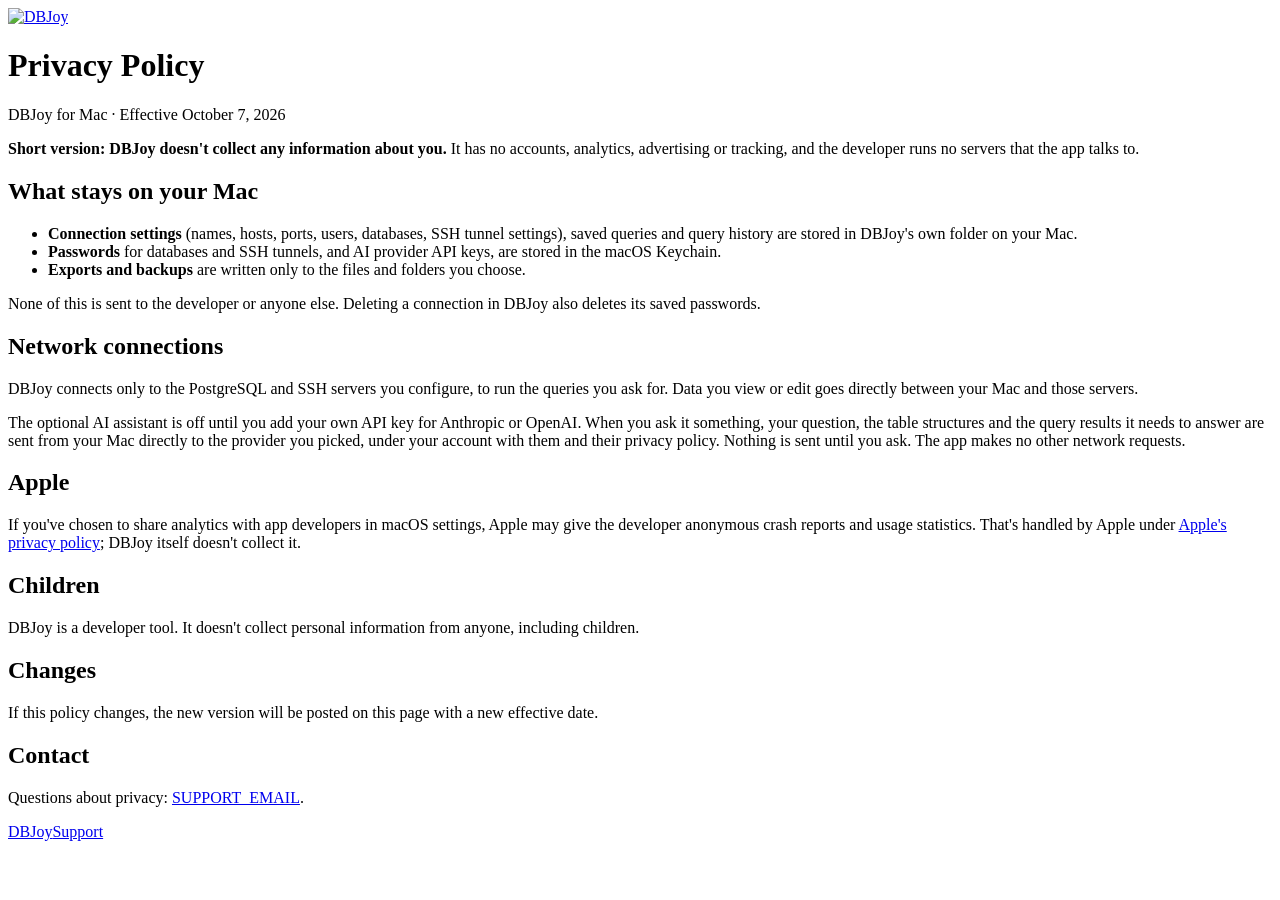
==== appstore/site/dbjoy/privacy/index.html @ ae24231c "Add an AI assistant for natural-language questions and SQL A chat panel (⌘J) answers questions about" ====
<!doctype html>
<html lang="en">
<head>
  <meta charset="utf-8">
  <meta name="viewport" content="width=device-width, initial-scale=1">
  <title>DBJoy Privacy Policy</title>
  <meta name="description" content="DBJoy doesn't collect any data. It only connects to the database and SSH servers you add.">
  <link rel="icon" href="../icon.png">
  <link rel="stylesheet" href="../style.css">
</head>
<body>
<main>
  <header>
    <a href="../"><img src="../icon.png" alt="DBJoy"></a>
    <div>
      <h1>Privacy Policy</h1>
      <div class="muted">DBJoy for Mac · Effective October 7, 2026</div>
    </div>
  </header>

  <p><strong>Short version: DBJoy doesn't collect any information about you.</strong> It has no accounts, analytics,
    advertising or tracking, and the developer runs no servers that the app talks to.</p>

  <h2>What stays on your Mac</h2>
  <ul>
    <li><strong>Connection settings</strong> (names, hosts, ports, users, databases, SSH tunnel settings), saved queries
      and query history are stored in DBJoy's own folder on your Mac.</li>
    <li><strong>Passwords</strong> for databases and SSH tunnels, and AI provider API keys, are stored in the macOS
      Keychain.</li>
    <li><strong>Exports and backups</strong> are written only to the files and folders you choose.</li>
  </ul>
  <p>None of this is sent to the developer or anyone else. Deleting a connection in DBJoy also deletes its saved
    passwords.</p>

  <h2>Network connections</h2>
  <p>DBJoy connects only to the PostgreSQL and SSH servers you configure, to run the queries you ask for. Data you view
    or edit goes directly between your Mac and those servers.</p>
  <p>The optional AI assistant is off until you add your own API key for Anthropic or OpenAI. When you ask it
    something, your question, the table structures and the query results it needs to answer are sent from your Mac
    directly to the provider you picked, under your account with them and their privacy policy. Nothing is sent
    until you ask. The app makes no other network requests.</p>

  <h2>Apple</h2>
  <p>If you've chosen to share analytics with app developers in macOS settings, Apple may give the developer anonymous
    crash reports and usage statistics. That's handled by Apple under
    <a href="https://www.apple.com/legal/privacy/">Apple's privacy policy</a>; DBJoy itself doesn't collect it.</p>

  <h2>Children</h2>
  <p>DBJoy is a developer tool. It doesn't collect personal information from anyone, including children.</p>

  <h2>Changes</h2>
  <p>If this policy changes, the new version will be posted on this page with a new effective date.</p>

  <h2>Contact</h2>
  <p>Questions about privacy: <a href="mailto:SUPPORT_EMAIL">SUPPORT_EMAIL</a>.</p>

  <nav><a href="../">DBJoy</a><a href="../support/">Support</a></nav>
</main>
</body>
</html>
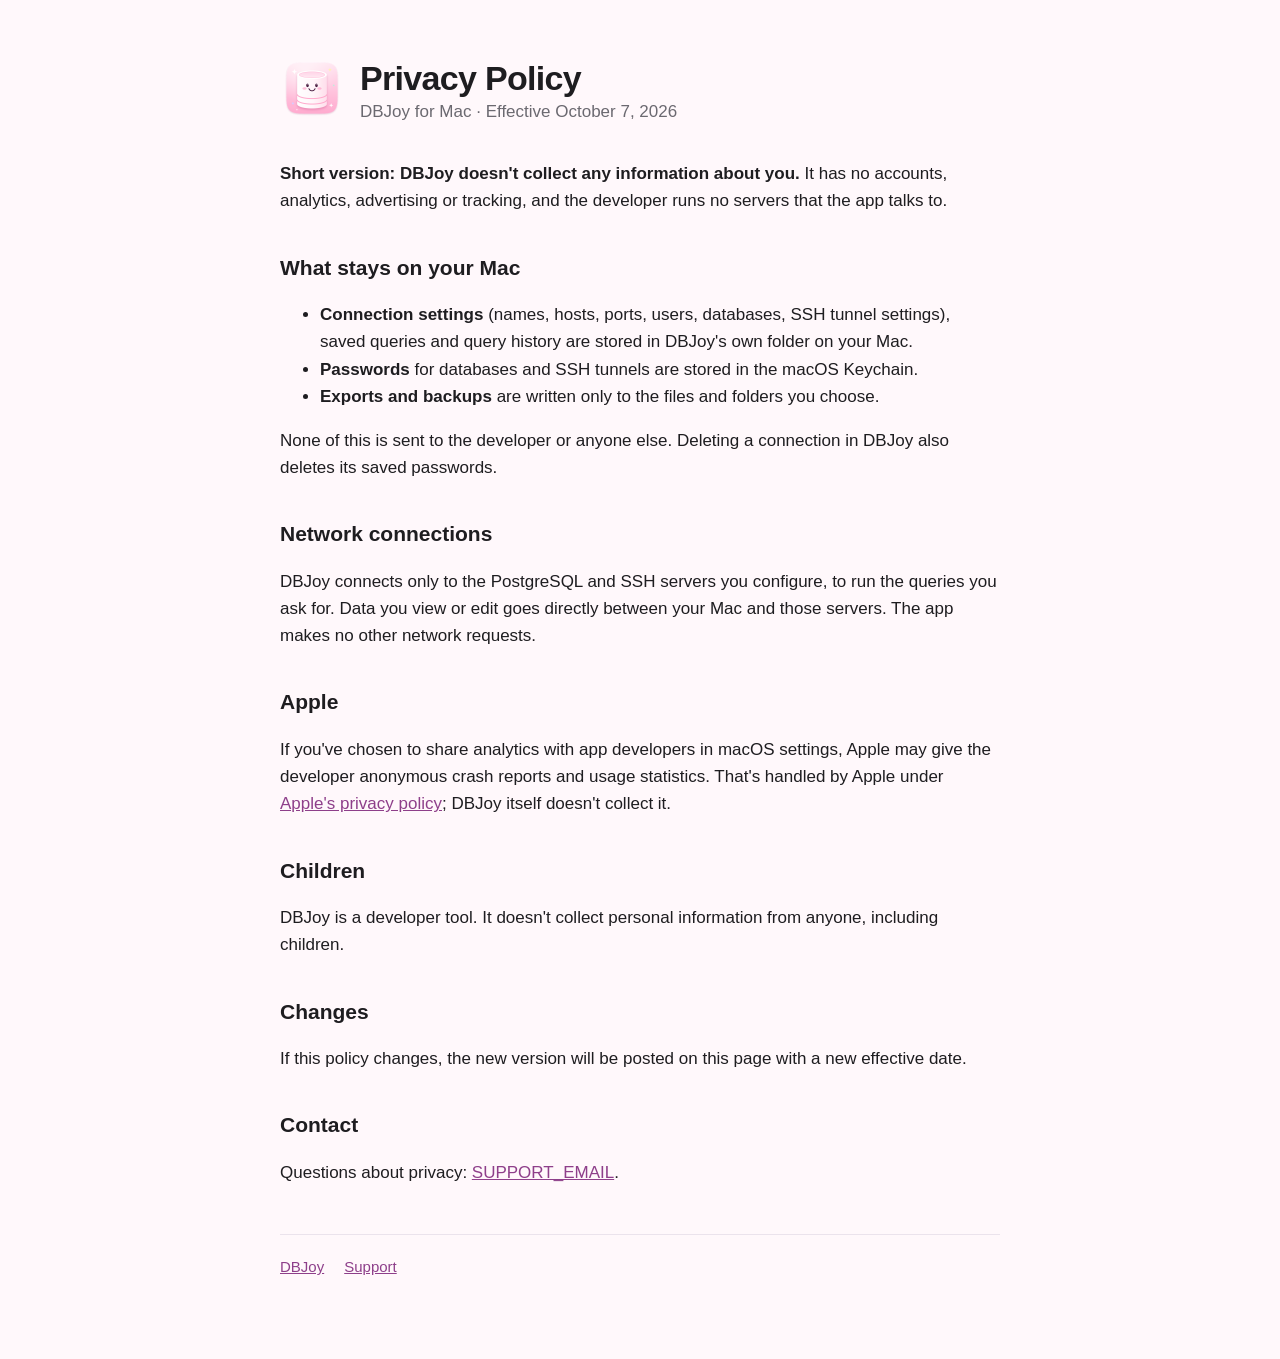
==== commit 64ab4ecd: "Prepare the Mac App Store build Sandboxed build variant with entitlements, a bundled askpass helper " ====
--- a/appstore/site/dbjoy/privacy/index.html
+++ b/appstore/site/dbjoy/privacy/index.html
@@ -25,8 +25,7 @@
   <ul>
     <li><strong>Connection settings</strong> (names, hosts, ports, users, databases, SSH tunnel settings), saved queries
       and query history are stored in DBJoy's own folder on your Mac.</li>
-    <li><strong>Passwords</strong> for databases and SSH tunnels, and AI provider API keys, are stored in the macOS
-      Keychain.</li>
+    <li><strong>Passwords</strong> for databases and SSH tunnels are stored in the macOS Keychain.</li>
     <li><strong>Exports and backups</strong> are written only to the files and folders you choose.</li>
   </ul>
   <p>None of this is sent to the developer or anyone else. Deleting a connection in DBJoy also deletes its saved
@@ -34,11 +33,7 @@
 
   <h2>Network connections</h2>
   <p>DBJoy connects only to the PostgreSQL and SSH servers you configure, to run the queries you ask for. Data you view
-    or edit goes directly between your Mac and those servers.</p>
-  <p>The optional AI assistant is off until you add your own API key for Anthropic or OpenAI. When you ask it
-    something, your question, the table structures and the query results it needs to answer are sent from your Mac
-    directly to the provider you picked, under your account with them and their privacy policy. Nothing is sent
-    until you ask. The app makes no other network requests.</p>
+    or edit goes directly between your Mac and those servers. The app makes no other network requests.</p>
 
   <h2>Apple</h2>
   <p>If you've chosen to share analytics with app developers in macOS settings, Apple may give the developer anonymous
--- a/appstore/site/dbjoy/style.css
+++ b/appstore/site/dbjoy/style.css
@@ -0,0 +1,42 @@
+:root {
+  --bg: #fff8fb;
+  --text: #1e1d20;
+  --muted: #6b6970;
+  --accent: #8e3f8a;
+  --card: #ffffff;
+  --border: #ebe3ec;
+}
+@media (prefers-color-scheme: dark) {
+  :root {
+    --bg: #17121a;
+    --text: #f2f1f4;
+    --muted: #a9a7ae;
+    --accent: #e8a8e4;
+    --card: #221b24;
+    --border: #3a2f3c;
+  }
+}
+* { box-sizing: border-box; }
+body {
+  margin: 0;
+  background: var(--bg);
+  color: var(--text);
+  font: 17px/1.6 -apple-system, BlinkMacSystemFont, "SF Pro Text", "Helvetica Neue", sans-serif;
+}
+main { max-width: 760px; margin: 0 auto; padding: 56px 20px 80px; }
+header { display: flex; align-items: center; gap: 16px; margin-bottom: 32px; }
+header img { width: 64px; height: 64px; }
+header a { color: inherit; text-decoration: none; }
+h1 { font-size: 34px; line-height: 1.15; margin: 0; letter-spacing: -0.02em; }
+h2 { font-size: 21px; margin: 36px 0 8px; }
+p, li { color: var(--text); }
+.muted { color: var(--muted); }
+a { color: var(--accent); }
+nav { display: flex; gap: 20px; margin-top: 48px; padding-top: 20px; border-top: 1px solid var(--border); font-size: 15px; }
+.hero { width: 100%; border-radius: 12px; border: 1px solid var(--border); margin: 24px 0; }
+.cta {
+  display: inline-block; background: var(--accent); color: var(--bg); padding: 10px 20px;
+  border-radius: 10px; font-weight: 600; text-decoration: none;
+}
+details { background: var(--card); border: 1px solid var(--border); border-radius: 10px; padding: 12px 16px; margin: 10px 0; }
+summary { font-weight: 600; cursor: pointer; }
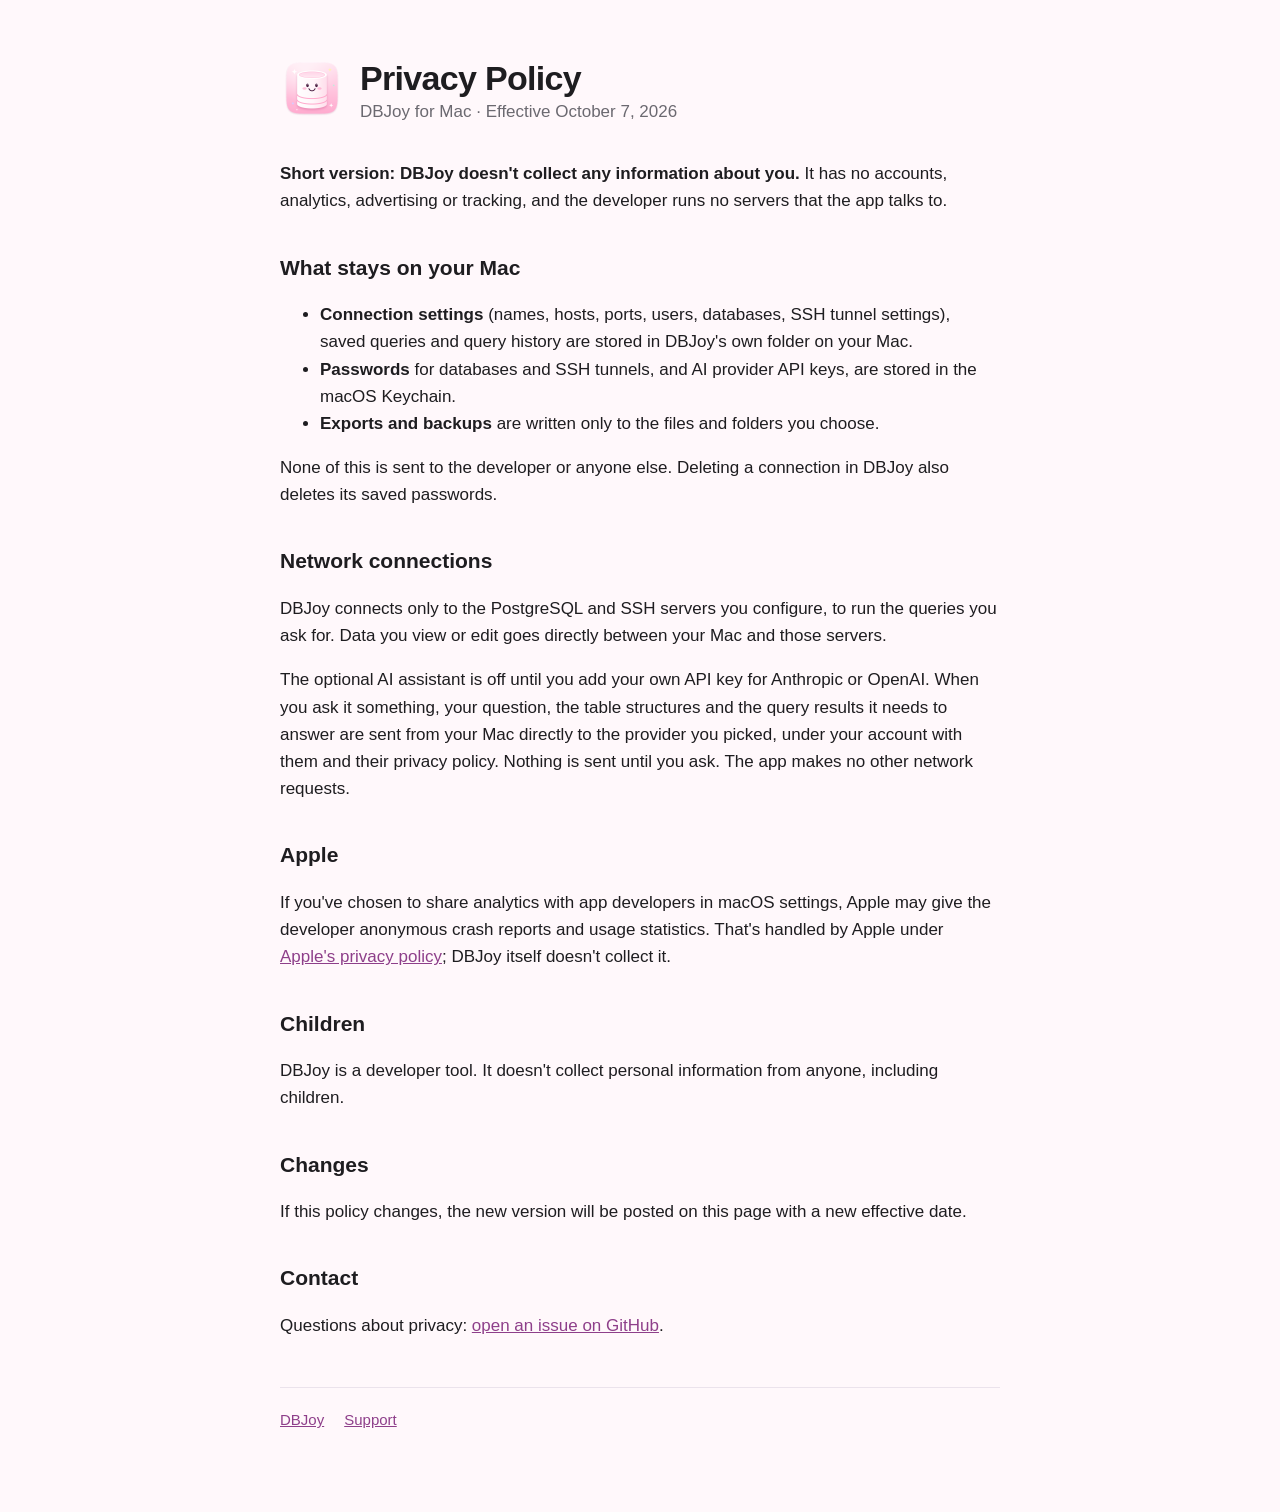
==== commit fb3b7d66: "Point support at GitHub Issues; note where the website is published" ====
--- a/appstore/site/dbjoy/privacy/index.html
+++ b/appstore/site/dbjoy/privacy/index.html
@@ -25,7 +25,8 @@
   <ul>
     <li><strong>Connection settings</strong> (names, hosts, ports, users, databases, SSH tunnel settings), saved queries
       and query history are stored in DBJoy's own folder on your Mac.</li>
-    <li><strong>Passwords</strong> for databases and SSH tunnels are stored in the macOS Keychain.</li>
+    <li><strong>Passwords</strong> for databases and SSH tunnels, and AI provider API keys, are stored in the macOS
+      Keychain.</li>
     <li><strong>Exports and backups</strong> are written only to the files and folders you choose.</li>
   </ul>
   <p>None of this is sent to the developer or anyone else. Deleting a connection in DBJoy also deletes its saved
@@ -33,7 +34,11 @@
 
   <h2>Network connections</h2>
   <p>DBJoy connects only to the PostgreSQL and SSH servers you configure, to run the queries you ask for. Data you view
-    or edit goes directly between your Mac and those servers. The app makes no other network requests.</p>
+    or edit goes directly between your Mac and those servers.</p>
+  <p>The optional AI assistant is off until you add your own API key for Anthropic or OpenAI. When you ask it
+    something, your question, the table structures and the query results it needs to answer are sent from your Mac
+    directly to the provider you picked, under your account with them and their privacy policy. Nothing is sent
+    until you ask. The app makes no other network requests.</p>
 
   <h2>Apple</h2>
   <p>If you've chosen to share analytics with app developers in macOS settings, Apple may give the developer anonymous
@@ -47,7 +52,7 @@
   <p>If this policy changes, the new version will be posted on this page with a new effective date.</p>
 
   <h2>Contact</h2>
-  <p>Questions about privacy: <a href="mailto:SUPPORT_EMAIL">SUPPORT_EMAIL</a>.</p>
+  <p>Questions about privacy: <a href="https://github.com/agustind/dbjoy/issues">open an issue on GitHub</a>.</p>
 
   <nav><a href="../">DBJoy</a><a href="../support/">Support</a></nav>
 </main>
--- a/appstore/site/dbjoy/style.css
+++ b/appstore/site/dbjoy/style.css
@@ -19,6 +19,7 @@
 * { box-sizing: border-box; }
 body {
   margin: 0;
+  overflow-x: clip;
   background: var(--bg);
   color: var(--text);
   font: 17px/1.6 -apple-system, BlinkMacSystemFont, "SF Pro Text", "Helvetica Neue", sans-serif;
@@ -33,7 +34,38 @@
 .muted { color: var(--muted); }
 a { color: var(--accent); }
 nav { display: flex; gap: 20px; margin-top: 48px; padding-top: 20px; border-top: 1px solid var(--border); font-size: 15px; }
-.hero { width: 100%; border-radius: 12px; border: 1px solid var(--border); margin: 24px 0; }
+code { font: 0.9em ui-monospace, "SF Mono", Menlo, monospace; }
+
+/* Screenshot carousel: wider than the text column, one slide per view, swipe or arrows. */
+.carousel {
+  position: relative; width: min(1100px, calc(100vw - 32px));
+  margin: 28px 0 8px calc(50% - min(550px, 50vw - 16px));
+}
+.track {
+  display: flex; overflow-x: auto; scroll-snap-type: x mandatory; scrollbar-width: none;
+}
+.track::-webkit-scrollbar { display: none; }
+.track:focus-visible { outline: 2px solid var(--accent); outline-offset: 3px; }
+.track figure { flex: 0 0 100%; margin: 0; padding: 10px 24px 34px; scroll-snap-align: start; }
+/* Raw window captures: transparent rounded corners, so a shadow frames them. */
+.track img { display: block; width: 100%; height: auto; filter: drop-shadow(0 12px 24px rgba(40, 20, 45, 0.22)); }
+.arrow {
+  position: absolute; top: calc(50% - 18px); transform: translateY(-50%);
+  width: 40px; height: 40px; border-radius: 50%; border: 1px solid var(--border);
+  background: var(--card); color: var(--text); font-size: 26px; line-height: 1; cursor: pointer;
+  box-shadow: 0 2px 10px rgba(0, 0, 0, 0.12);
+}
+.arrow:hover { color: var(--accent); }
+.arrow:focus-visible { outline: 2px solid var(--accent); outline-offset: 2px; }
+.prev { left: -8px; }
+.next { right: -8px; }
+.dots { display: flex; justify-content: center; gap: 8px; margin-top: 14px; }
+.dots button {
+  width: 8px; height: 8px; padding: 0; border: 0; border-radius: 50%; cursor: pointer;
+  background: var(--border);
+}
+.dots button[aria-current="true"] { background: var(--accent); width: 22px; border-radius: 4px; }
+@media (max-width: 600px) { .arrow { display: none; } }
 .cta {
   display: inline-block; background: var(--accent); color: var(--bg); padding: 10px 20px;
   border-radius: 10px; font-weight: 600; text-decoration: none;
